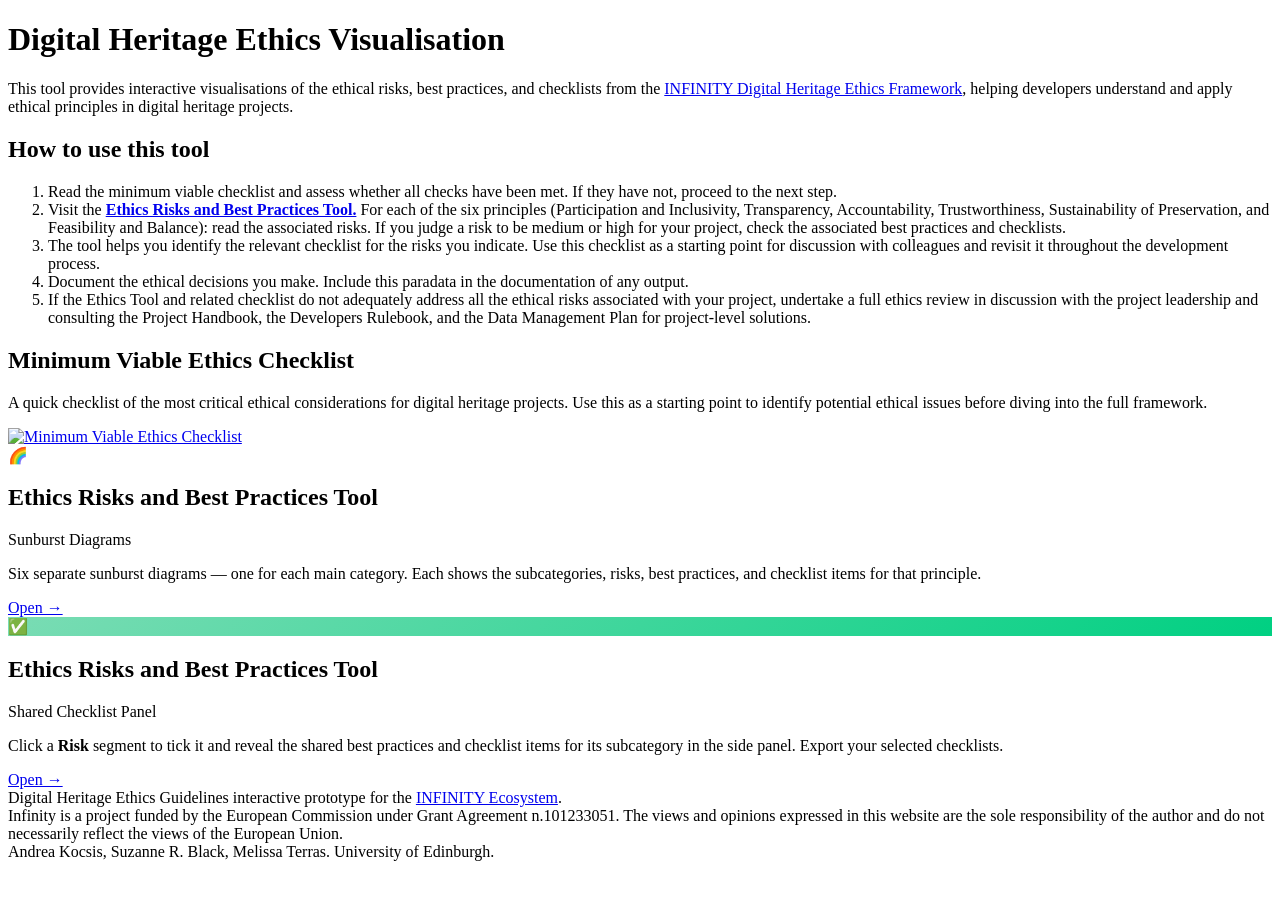
==== index.html @ 57cbd69d "HTML" ====
<!DOCTYPE html>
<html lang="en">
<head>
  <meta charset="UTF-8" />
  <meta name="viewport" content="width=device-width, initial-scale=1.0" />
  <title>Digital Heritage Ethics for Developers</title>
  <link rel="preconnect" href="https://fonts.googleapis.com" />
  <link rel="preconnect" href="https://fonts.gstatic.com" crossorigin />
  <link href="https://fonts.googleapis.com/css2?family=Inter:wght@400;500;600;700&display=swap" rel="stylesheet" />
  <link rel="stylesheet" href="css/index.css" />
</head>
<body>

<header>
  <h1>Digital Heritage Ethics Visualisation</h1>
  <p>
    This tool provides interactive visualisations of the ethical risks, best practices, and checklists from the  <a href="https://infinity-eccch.eu/" target="_blank" rel="noopener">INFINITY Digital Heritage Ethics Framework</a>,
    helping developers understand and apply ethical principles in digital heritage projects.
  </p>
</header>

<main>

  <div class="info-box">
    <h2>How to use this tool</h2>
    <ol class="steps">
      <li>Read the minimum viable checklist and assess whether all checks have been met. If they have not, proceed to the next step.</li>
      <li>Visit the <strong><a href="individual_leaves.html">Ethics Risks and Best Practices Tool.</a></strong> For each of the six principles (Participation and Inclusivity, Transparency, Accountability, Trustworthiness, Sustainability of Preservation, and Feasibility and Balance): read the associated risks. If you judge a risk to be medium or high for your project, check the associated best practices and checklists.</li>
      <li>The tool helps you identify the relevant checklist for the risks you indicate. Use this checklist as a starting point for discussion with colleagues and revisit it throughout the development process.</li>
      <li>Document the ethical decisions you make. Include this paradata in the documentation of any output.</li>
      <li>If the Ethics Tool and related checklist do not adequately address all the ethical risks associated with your project, undertake a full ethics review in discussion with the project leadership and consulting the Project Handbook, the Developers Rulebook, and the Data Management Plan for project-level solutions.</li>
    </ol>
  </div>

  <div class="info-box mve-box">
    <h2>Minimum Viable Ethics Checklist</h2>
    <p>
      A quick checklist of the most critical ethical considerations for digital heritage projects.
      Use this as a starting point to identify potential ethical issues before diving into the full framework.
    </p>
    <a href="src/MVE.jpg" target="_blank" rel="noopener">
      <img src="src/MVE.jpg" alt="Minimum Viable Ethics Checklist">
    </a>
  </div>

  <div class="cards">

    <div class="card">
      <div class="card-banner rainbow-banner">🌈</div>
      <div class="card-content">
        <h2>Ethics Risks and Best Practices Tool</h2>
        <p class="card-subtitle">Sunburst Diagrams</p>
        <p>
          Six separate sunburst diagrams — one for each main category.
          Each shows the subcategories, risks, best practices, and checklist items for that principle.
        </p>
      </div>
      <div class="card-footer">
        <a class="card-link" href="individual_leaves.html">Open →</a>
      </div>
    </div>

    <div class="card">
      <div class="card-banner" style="background: linear-gradient(135deg, rgb(122, 220, 180) 0%, rgb(0, 208, 130) 100%)">✅</div>
      <div class="card-content">
        <h2>Ethics Risks and Best Practices Tool</h2>
        <p class="card-subtitle">Shared Checklist Panel</p>
        <p>
          Click a <strong>Risk</strong> segment to tick it and reveal
          the shared best practices and checklist items for its subcategory in the side panel.
          Export your selected checklists.
        </p>
      </div>
      <div class="card-footer">
        <a class="card-link" href="interactive.html">Open →</a>
      </div>
    </div>

  </div>

</main>

<footer>
  Digital Heritage Ethics Guidelines interactive prototype for the <a href="https://infinity-eccch.eu/" target="_blank" rel="noopener">INFINITY Ecosystem</a>.<br>
  Infinity is a project funded by the European Commission under Grant Agreement n.101233051.
  The views and opinions expressed in this website are the sole responsibility of the author
  and do not necessarily reflect the views of the European Union.<br>
  Andrea Kocsis, Suzanne R. Black, Melissa Terras. University of Edinburgh.
</footer>

</body>
</html>
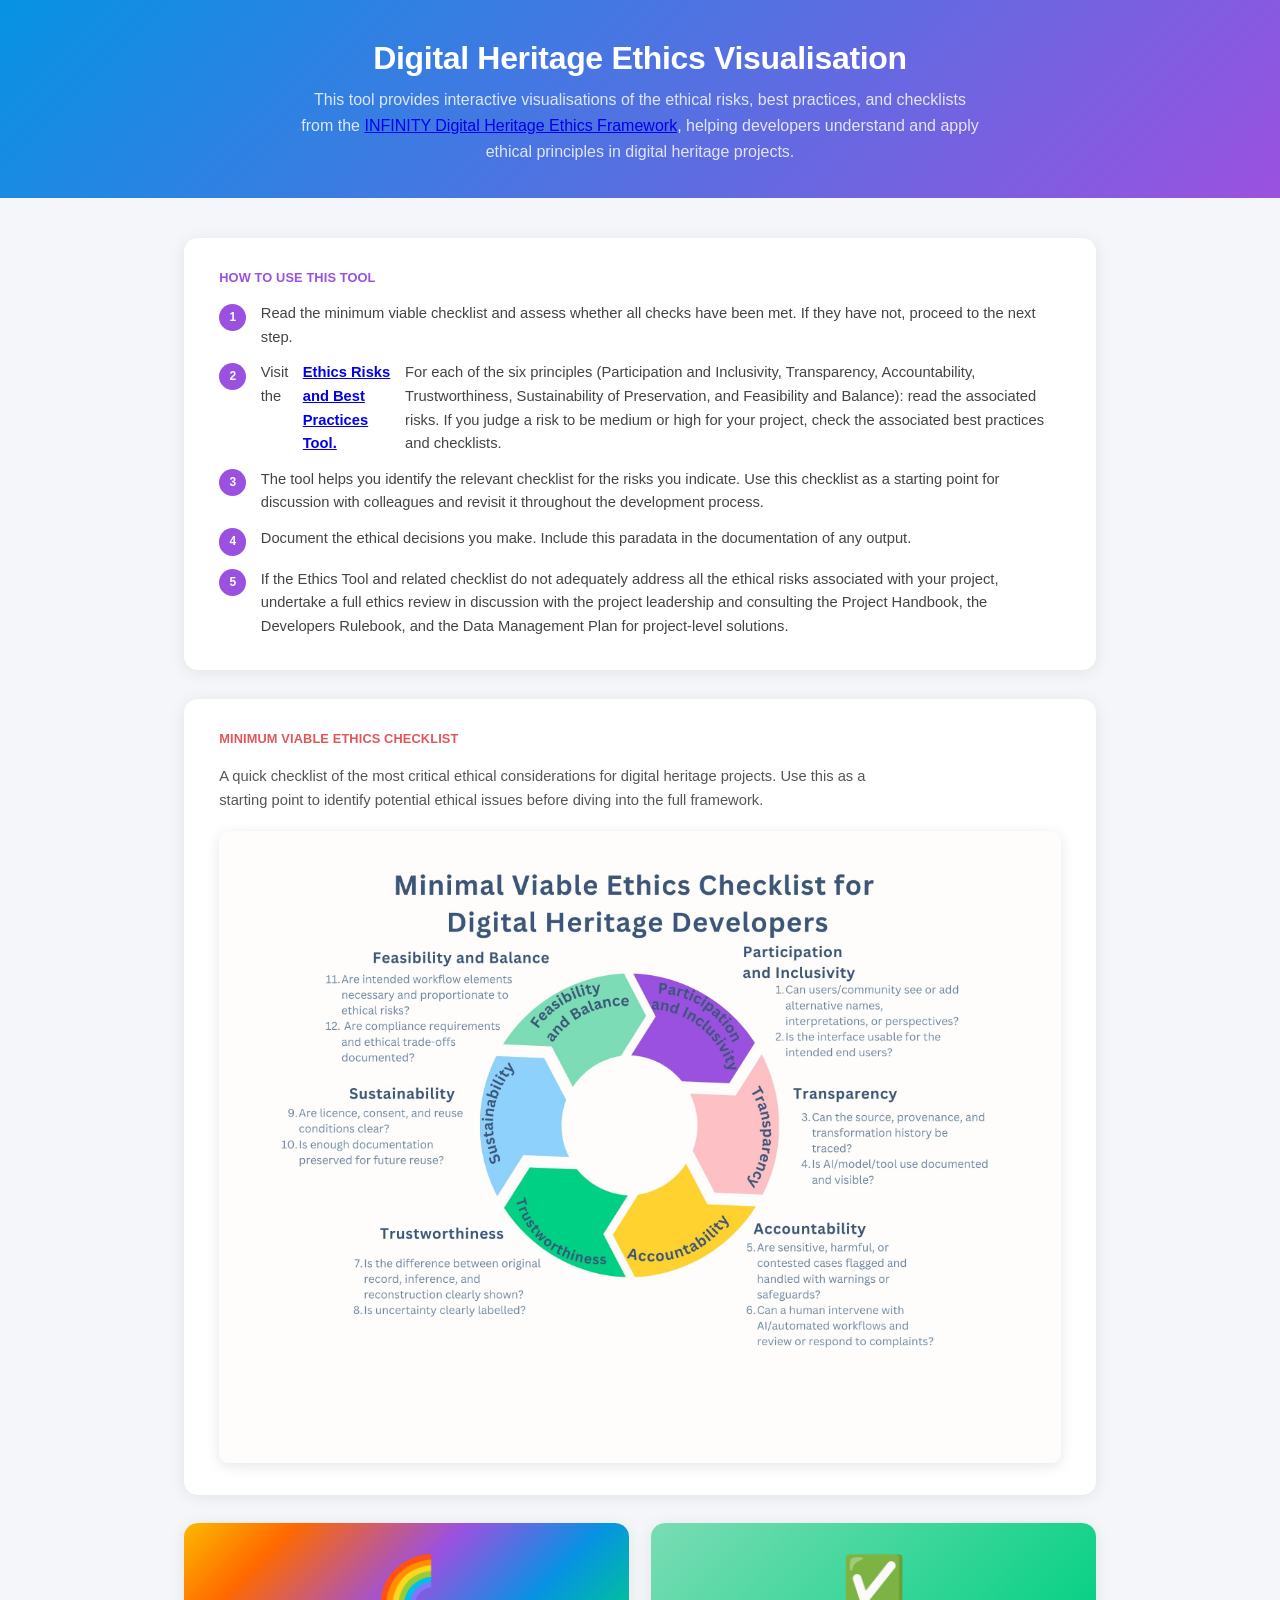
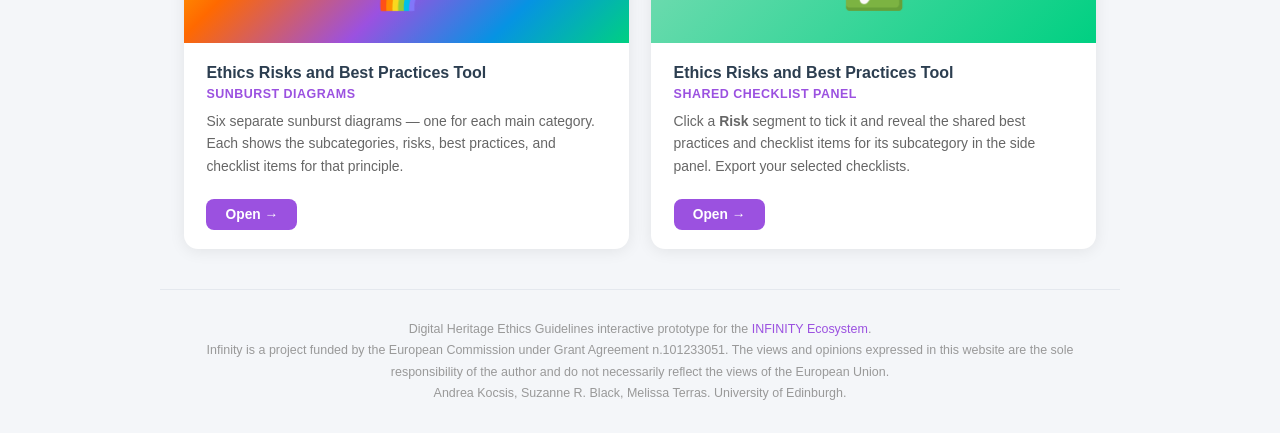
==== commit 5b67366a: "removing local data load logic Co-authored-by: Copilot <copilot@github.com>" ====
--- a/index.html
+++ b/index.html
@@ -4,6 +4,7 @@
   <meta charset="UTF-8" />
   <meta name="viewport" content="width=device-width, initial-scale=1.0" />
   <title>Digital Heritage Ethics for Developers</title>
+  <link rel="icon" type="image/webp" href="https://infinity-eccch.eu/wp-content/uploads/2025/12/cropped-favicon-150x150.webp" />
   <link rel="preconnect" href="https://fonts.googleapis.com" />
   <link rel="preconnect" href="https://fonts.gstatic.com" crossorigin />
   <link href="https://fonts.googleapis.com/css2?family=Inter:wght@400;500;600;700&display=swap" rel="stylesheet" />
--- a/css/index.css
+++ b/css/index.css
@@ -0,0 +1,239 @@
+* { box-sizing: border-box; margin: 0; padding: 0; }
+
+body {
+  font-family: 'Inter', "Segoe UI", Arial, sans-serif;
+  background: #f4f6f9;
+  color: #333;
+  min-height: 100vh;
+}
+
+/* ── Header ── */
+header {
+  background: linear-gradient(135deg, rgb(6, 147, 227) 0%, rgb(155, 81, 224) 100%);
+  color: #fff;
+  padding: 2.5rem 2rem 2rem;
+  text-align: center;
+}
+
+header h1 {
+  font-size: 2rem;
+  font-weight: 700;
+  letter-spacing: -0.01em;
+  margin-bottom: 0.6rem;
+}
+
+header p {
+  font-size: 1rem;
+  color: rgba(255,255,255,0.82);
+  max-width: 680px;
+  margin: 0 auto;
+  line-height: 1.65;
+}
+
+/* ── Main layout ── */
+main {
+  max-width: 960px;
+  margin: 0 auto;
+  padding: 2.5rem 1.5rem;
+  display: flex;
+  flex-direction: column;
+  gap: 1.8rem;
+}
+
+/* ── Shared info-box style ── */
+.info-box {
+  background: #fff;
+  border-radius: 14px;
+  box-shadow: 0 2px 16px rgba(0,0,0,0.08);
+  padding: 2rem 2.2rem;
+}
+
+.info-box h2 {
+  font-size: 0.8rem;
+  font-weight: 700;
+  color: #9b51e0;
+  margin-bottom: 1.1rem;
+  letter-spacing: 0.01em;
+  text-transform: uppercase;
+}
+
+/* ── How-to steps list ── */
+.steps {
+  list-style: none;
+  counter-reset: step-counter;
+  display: flex;
+  flex-direction: column;
+  gap: 0.75rem;
+}
+
+.steps li {
+  counter-increment: step-counter;
+  display: flex;
+  align-items: flex-start;
+  gap: 0.9rem;
+  font-size: 0.92rem;
+  line-height: 1.6;
+  color: #444;
+}
+
+.steps li::before {
+  content: counter(step-counter);
+  flex-shrink: 0;
+  width: 1.7rem;
+  height: 1.7rem;
+  background: #9b51e0;
+  color: #fff;
+  border-radius: 50%;
+  display: flex;
+  align-items: center;
+  justify-content: center;
+  font-size: 0.75rem;
+  font-weight: 700;
+  margin-top: 0.1rem;
+}
+
+/* ── MVE box ── */
+.mve-box h2 {
+  color: #E15759;
+}
+
+.mve-box p {
+  font-size: 0.92rem;
+  color: #555;
+  line-height: 1.65;
+  margin-bottom: 1.2rem;
+  max-width: 680px;
+}
+
+.mve-box img {
+  max-width: 100%;
+  border-radius: 10px;
+  box-shadow: 0 3px 14px rgba(0,0,0,0.1);
+  display: block;
+  cursor: pointer;
+  transition: box-shadow 0.18s;
+}
+
+.mve-box a:hover img {
+  box-shadow: 0 6px 24px rgba(155, 81, 224, 0.35);
+}
+
+/* ── Cards grid ── */
+.cards {
+  display: grid;
+  grid-template-columns: repeat(auto-fit, minmax(270px, 1fr));
+  gap: 1.4rem;
+}
+
+.card {
+  background: #fff;
+  border-radius: 14px;
+  box-shadow: 0 2px 16px rgba(0,0,0,0.08);
+  overflow: hidden;
+  display: flex;
+  flex-direction: column;
+  transition: transform 0.18s, box-shadow 0.18s;
+}
+
+.card:hover {
+  transform: translateY(-4px);
+  box-shadow: 0 8px 28px rgba(0,0,0,0.13);
+}
+
+.card-banner {
+  height: 120px;
+  display: flex;
+  align-items: center;
+  justify-content: center;
+  font-size: 3.2rem;
+}
+
+/* Rainbow banner for the first card */
+.rainbow-banner {
+  background: linear-gradient(
+    135deg,
+    rgb(252, 185, 0) 0%,
+    rgb(255, 105, 0) 20%,
+    rgb(155, 81, 224) 50%,
+    rgb(6, 147, 227) 75%,
+    rgb(0, 208, 130) 100%
+  );
+}
+
+.card-content {
+  padding: 1.2rem 1.4rem 0.6rem;
+  flex: 1;
+}
+
+.card-content h2 {
+  font-size: 1rem;
+  font-weight: 700;
+  color: #2c3e50;
+  margin-bottom: 0.25rem;
+  line-height: 1.3;
+}
+
+.card-subtitle {
+  font-size: 0.78rem;
+  font-weight: 600;
+  color: #9b51e0;
+  text-transform: uppercase;
+  letter-spacing: 0.04em;
+  margin-bottom: 0.55rem;
+}
+
+.card-content p:not(.card-subtitle) {
+  font-size: 0.87rem;
+  color: #666;
+  line-height: 1.6;
+}
+
+.tag {
+  background: #f3e8fd;
+  color: #9b51e0;
+  border-radius: 20px;
+  padding: 0.2rem 0.65rem;
+  font-size: 0.73rem;
+  font-weight: 500;
+}
+
+.card-footer {
+  padding: 0.8rem 1.4rem 1.2rem;
+}
+
+.card-link {
+  display: inline-block;
+  background: #9b51e0;
+  color: #fff;
+  text-decoration: none;
+  padding: 0.5rem 1.2rem;
+  border-radius: 8px;
+  font-size: 0.86rem;
+  font-weight: 600;
+  transition: background 0.18s;
+}
+
+.card-link:hover {
+  background: linear-gradient(135deg, rgb(252, 185, 0) 0%, rgb(255, 105, 0) 100%);
+}
+
+/* ── Footer ── */
+footer {
+  text-align: center;
+  padding: 1.8rem 1.5rem;
+  font-size: 0.78rem;
+  color: #999;
+  border-top: 1px solid #e4e8ee;
+  line-height: 1.7;
+  max-width: 960px;
+  margin: 0 auto;
+}
+
+footer a {
+  color: #9b51e0;
+  text-decoration: none;
+}
+
+footer a:hover {
+  text-decoration: underline;
+}
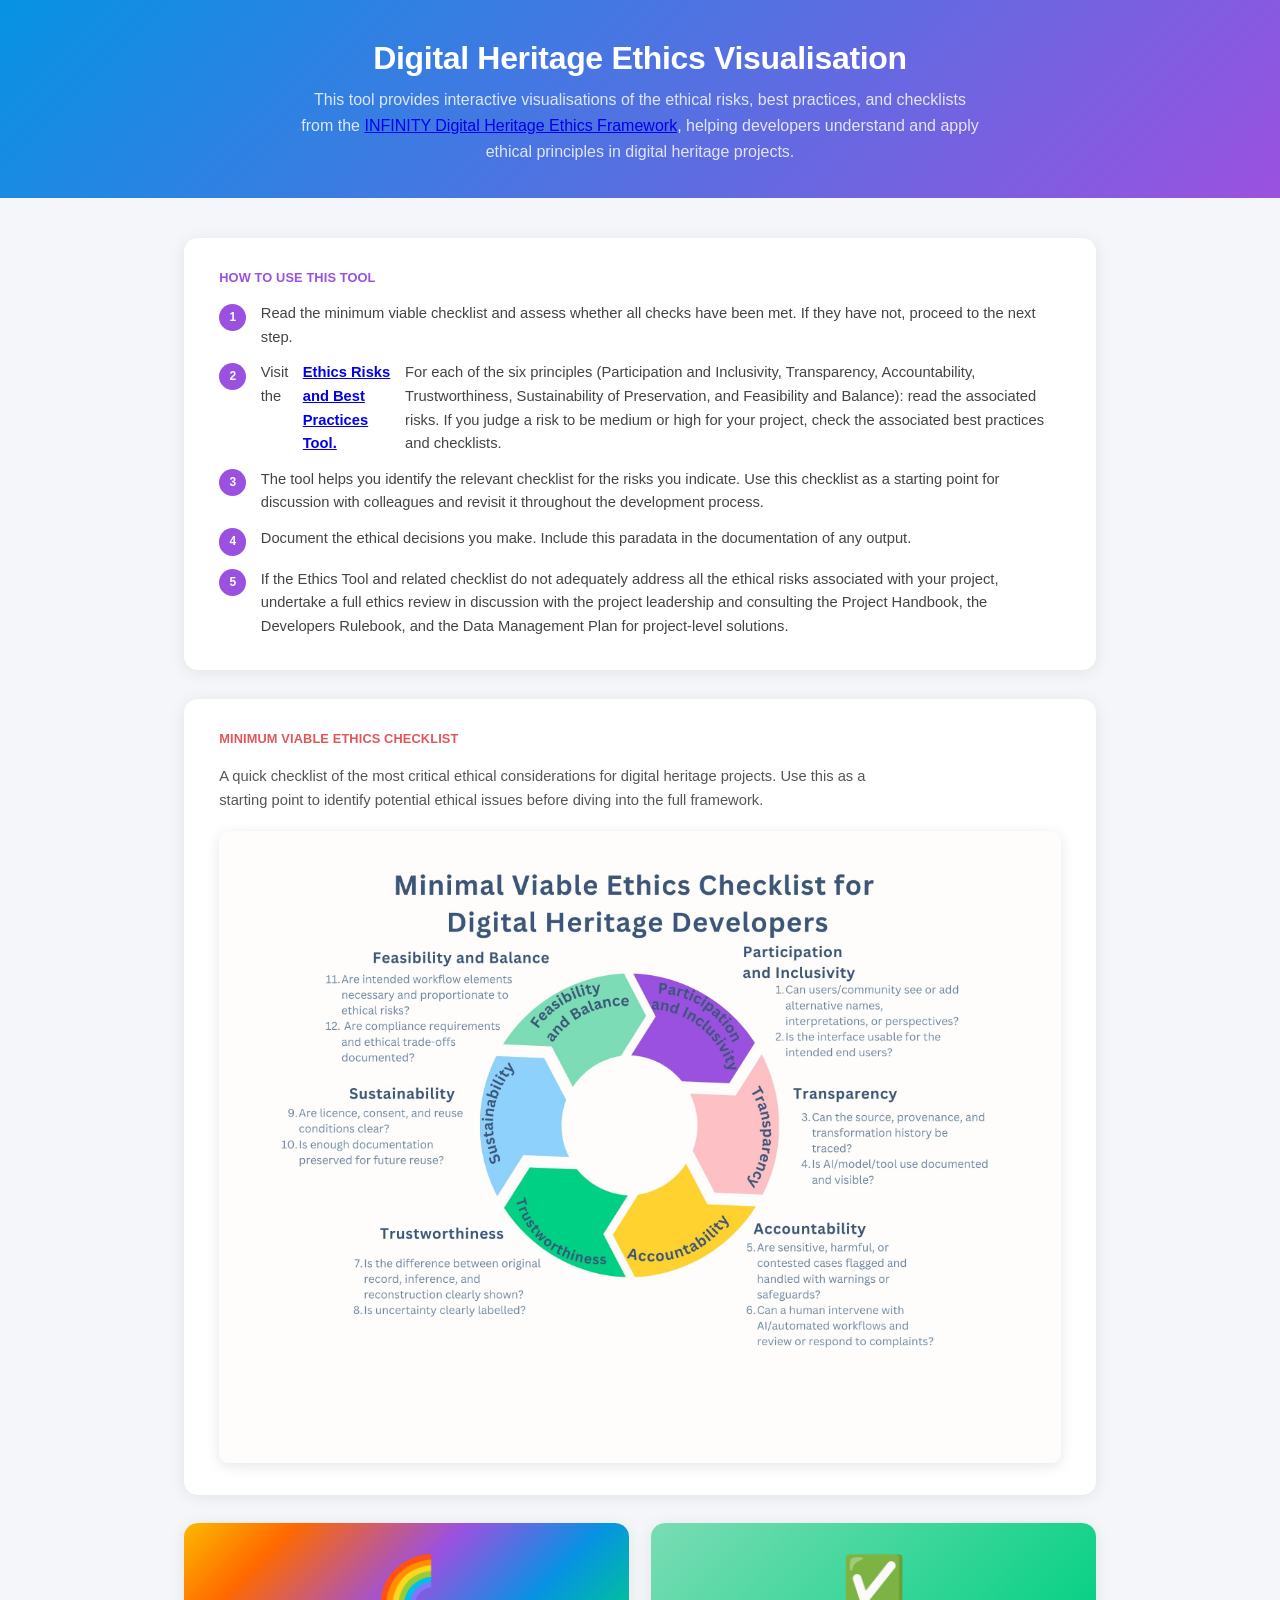
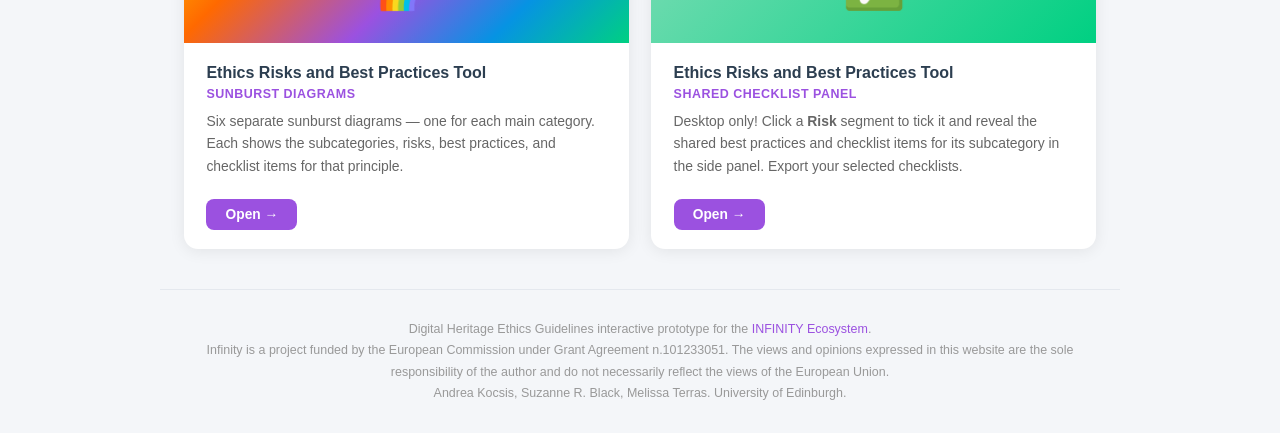
==== commit 368056ac: "Fix HTML encoding issues in index.html" ====
--- a/index.html
+++ b/index.html
@@ -67,7 +67,7 @@
         <h2>Ethics Risks and Best Practices Tool</h2>
         <p class="card-subtitle">Shared Checklist Panel</p>
         <p>
-          Click a <strong>Risk</strong> segment to tick it and reveal
+          Desktop only! Click a <strong>Risk</strong> segment to tick it and reveal
           the shared best practices and checklist items for its subcategory in the side panel.
           Export your selected checklists.
         </p>
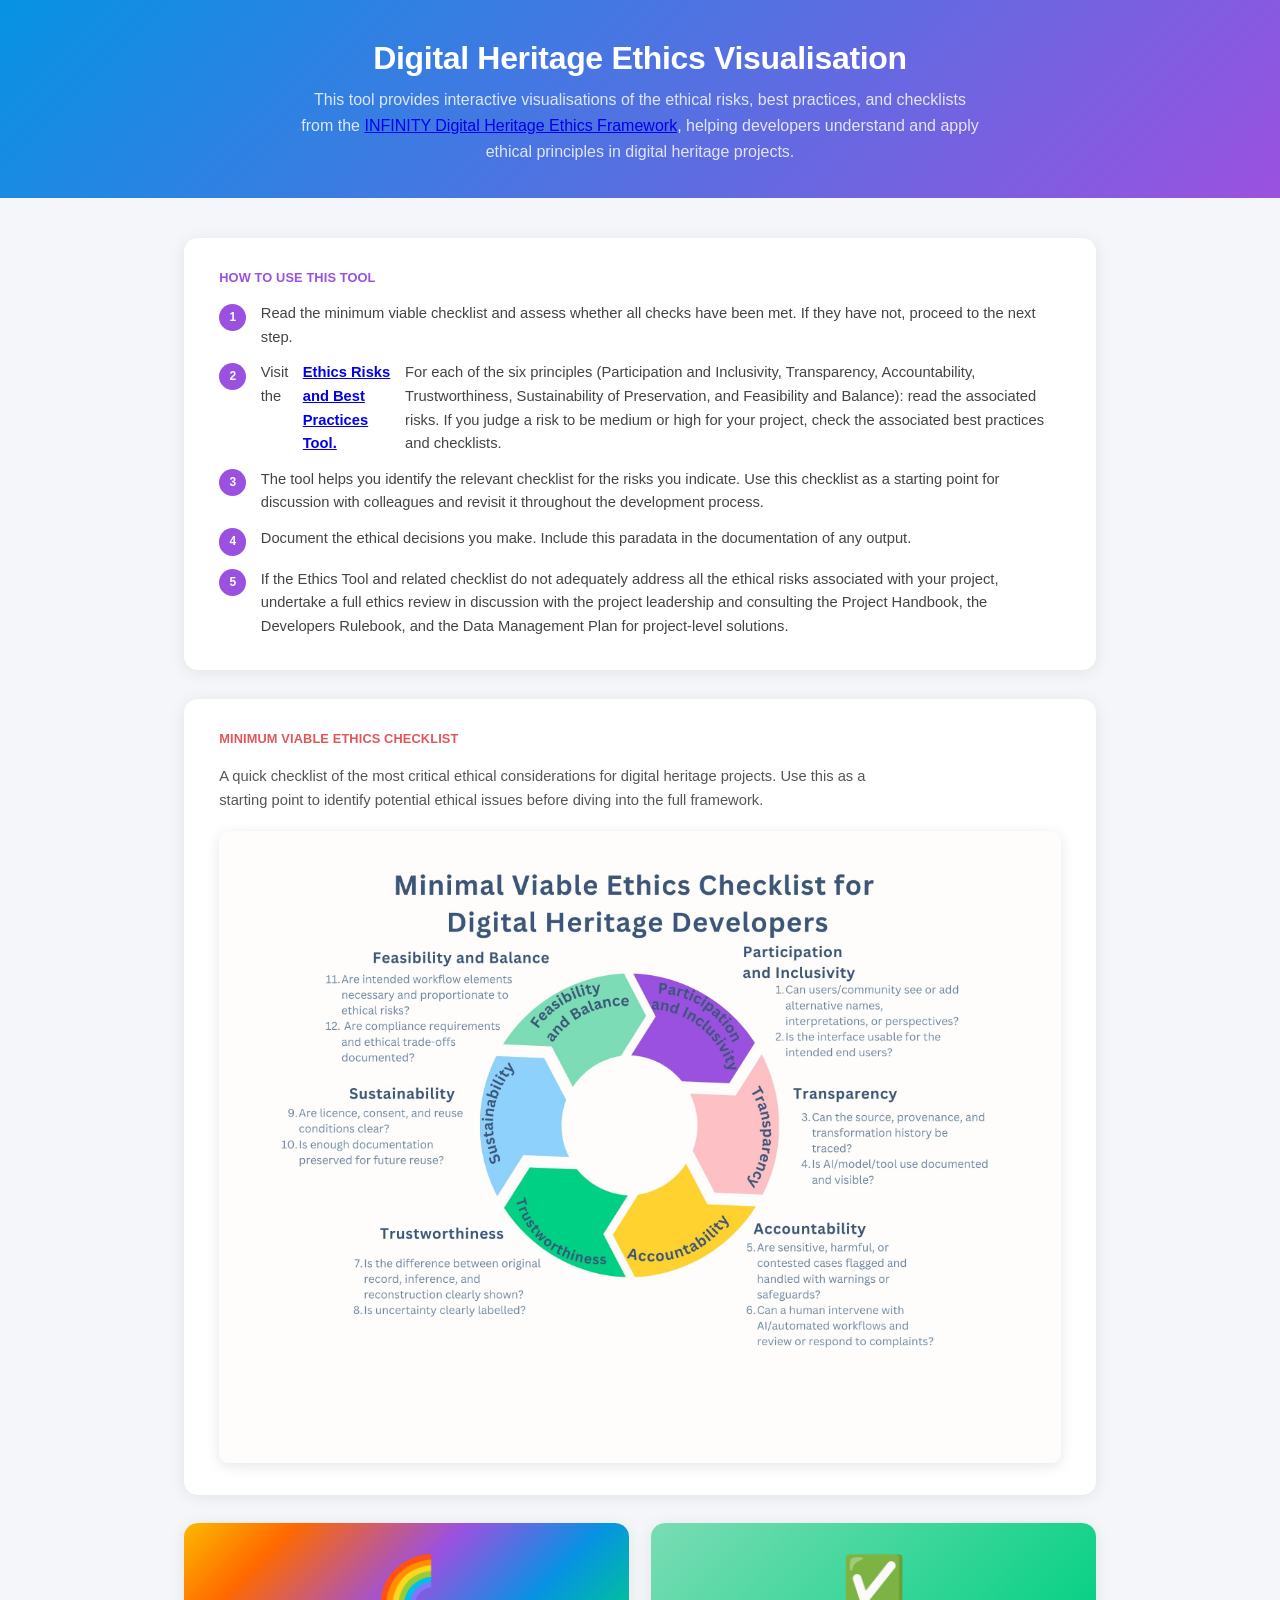
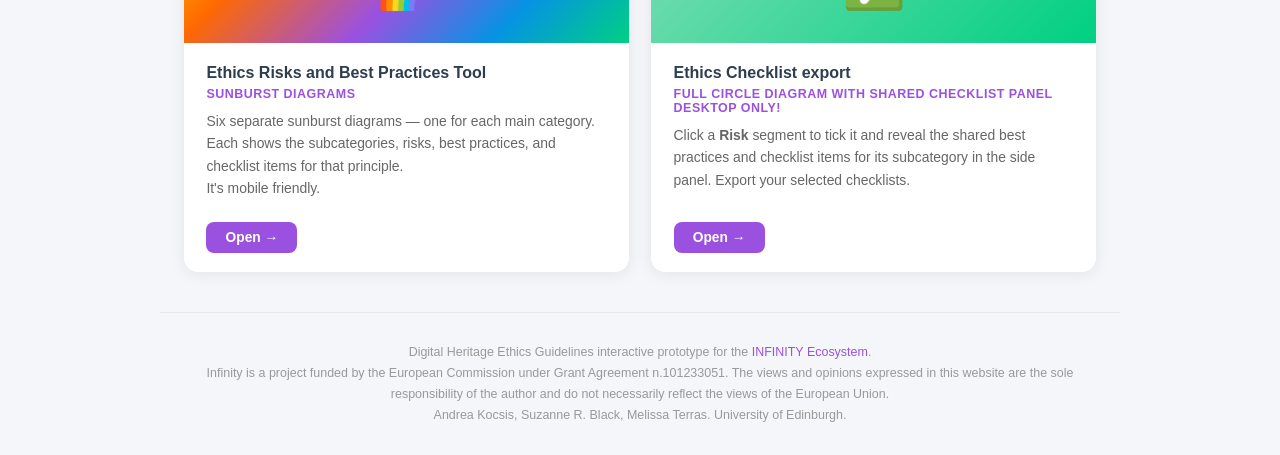
==== commit ce42508d: "Index cleanup" ====
--- a/index.html
+++ b/index.html
@@ -53,7 +53,7 @@
         <p class="card-subtitle">Sunburst Diagrams</p>
         <p>
           Six separate sunburst diagrams — one for each main category.
-          Each shows the subcategories, risks, best practices, and checklist items for that principle.
+          Each shows the subcategories, risks, best practices, and checklist items for that principle.<br>It's mobile friendly.
         </p>
       </div>
       <div class="card-footer">
@@ -64,10 +64,10 @@
     <div class="card">
       <div class="card-banner" style="background: linear-gradient(135deg, rgb(122, 220, 180) 0%, rgb(0, 208, 130) 100%)">✅</div>
       <div class="card-content">
-        <h2>Ethics Risks and Best Practices Tool</h2>
-        <p class="card-subtitle">Shared Checklist Panel</p>
+        <h2>Ethics Checklist export</h2>
+        <p class="card-subtitle">Full circle diagram with shared checklist panel<br>Desktop only!</p>
         <p>
-          Desktop only! Click a <strong>Risk</strong> segment to tick it and reveal
+          Click a <strong>Risk</strong> segment to tick it and reveal
           the shared best practices and checklist items for its subcategory in the side panel.
           Export your selected checklists.
         </p>
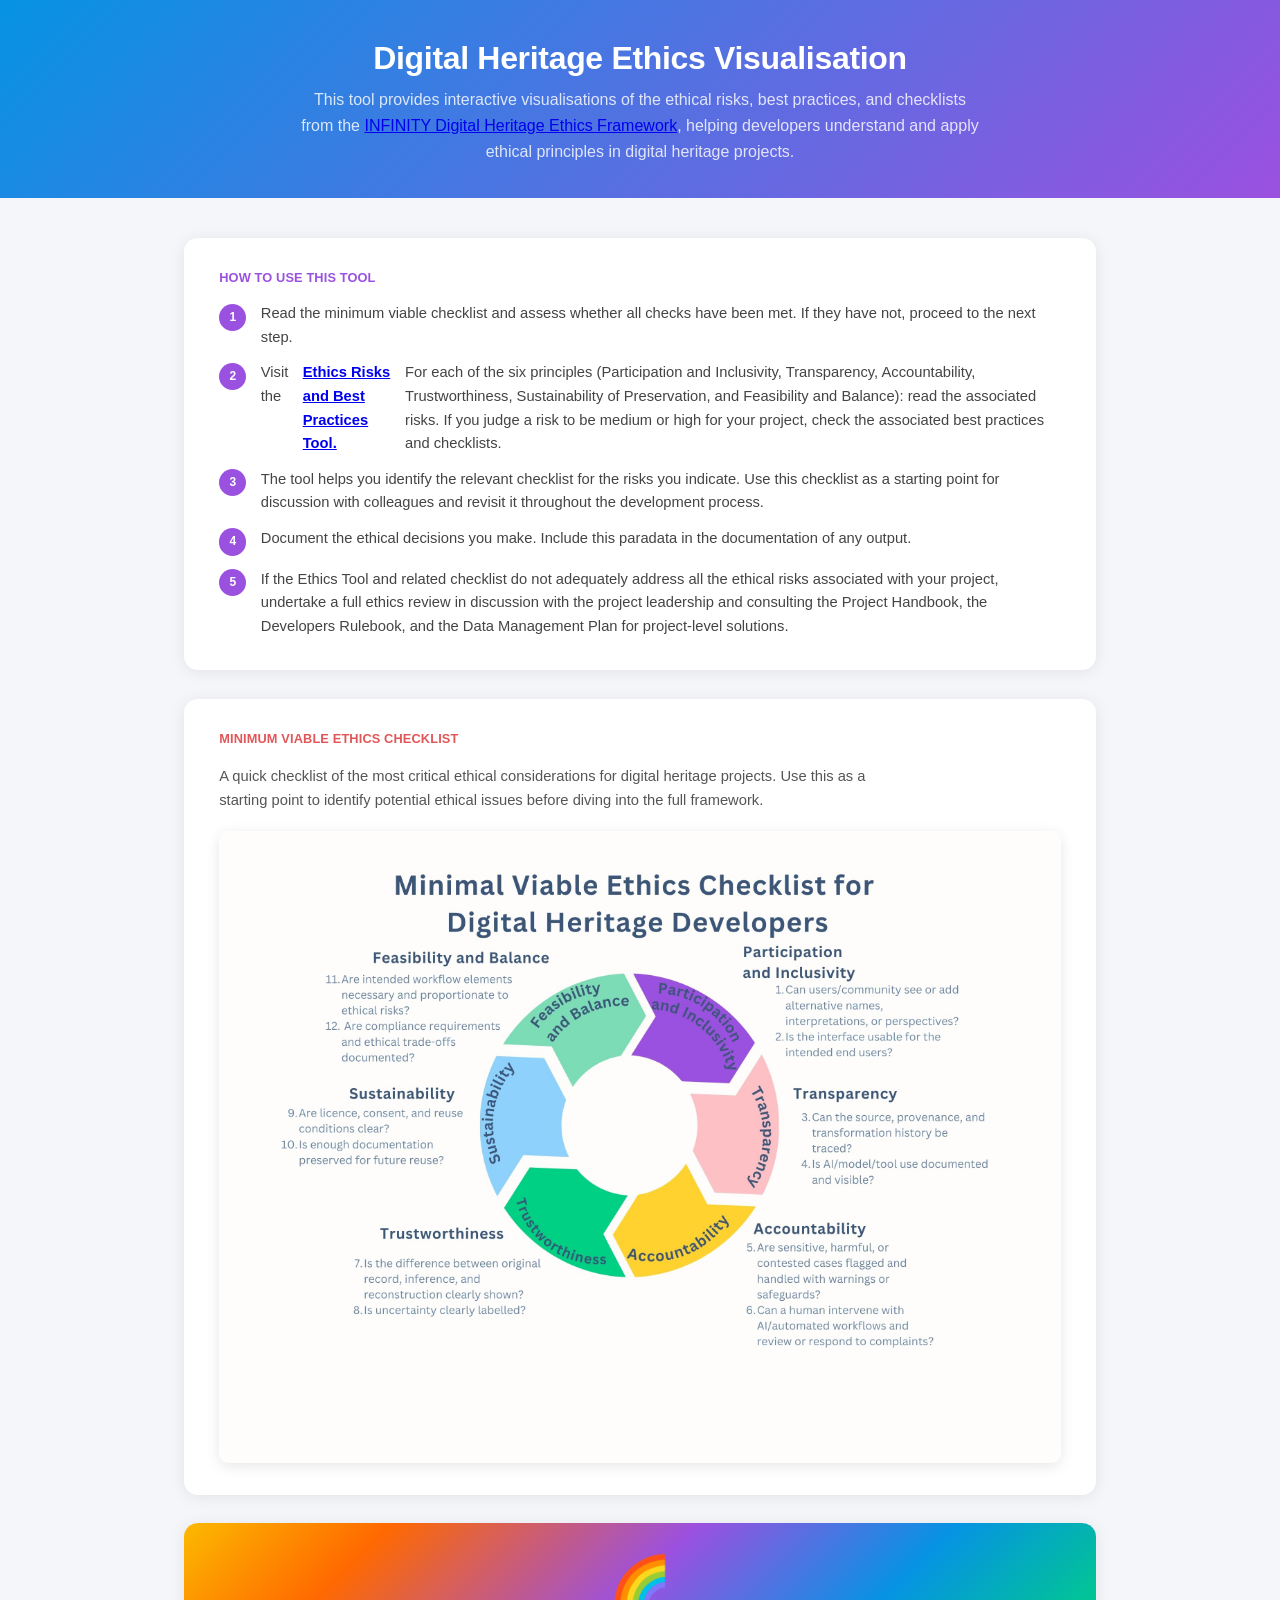
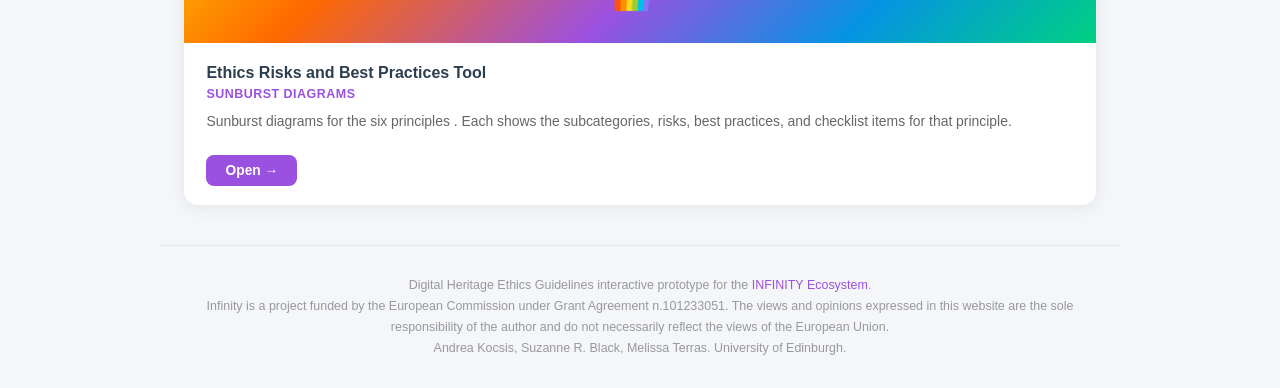
==== commit e238fe0f: "Temporarily hiding second page Co-authored-by: Copilot <copilot@github.com>" ====
--- a/index.html
+++ b/index.html
@@ -52,8 +52,8 @@
         <h2>Ethics Risks and Best Practices Tool</h2>
         <p class="card-subtitle">Sunburst Diagrams</p>
         <p>
-          Six separate sunburst diagrams — one for each main category.
-          Each shows the subcategories, risks, best practices, and checklist items for that principle.<br>It's mobile friendly.
+          Sunburst diagrams for the six principles .
+          Each shows the subcategories, risks, best practices, and checklist items for that principle.<br>
         </p>
       </div>
       <div class="card-footer">
@@ -61,6 +61,7 @@
       </div>
     </div>
 
+    <!--
     <div class="card">
       <div class="card-banner" style="background: linear-gradient(135deg, rgb(122, 220, 180) 0%, rgb(0, 208, 130) 100%)">✅</div>
       <div class="card-content">
@@ -76,6 +77,7 @@
         <a class="card-link" href="interactive.html">Open →</a>
       </div>
     </div>
+    -->
 
   </div>
 
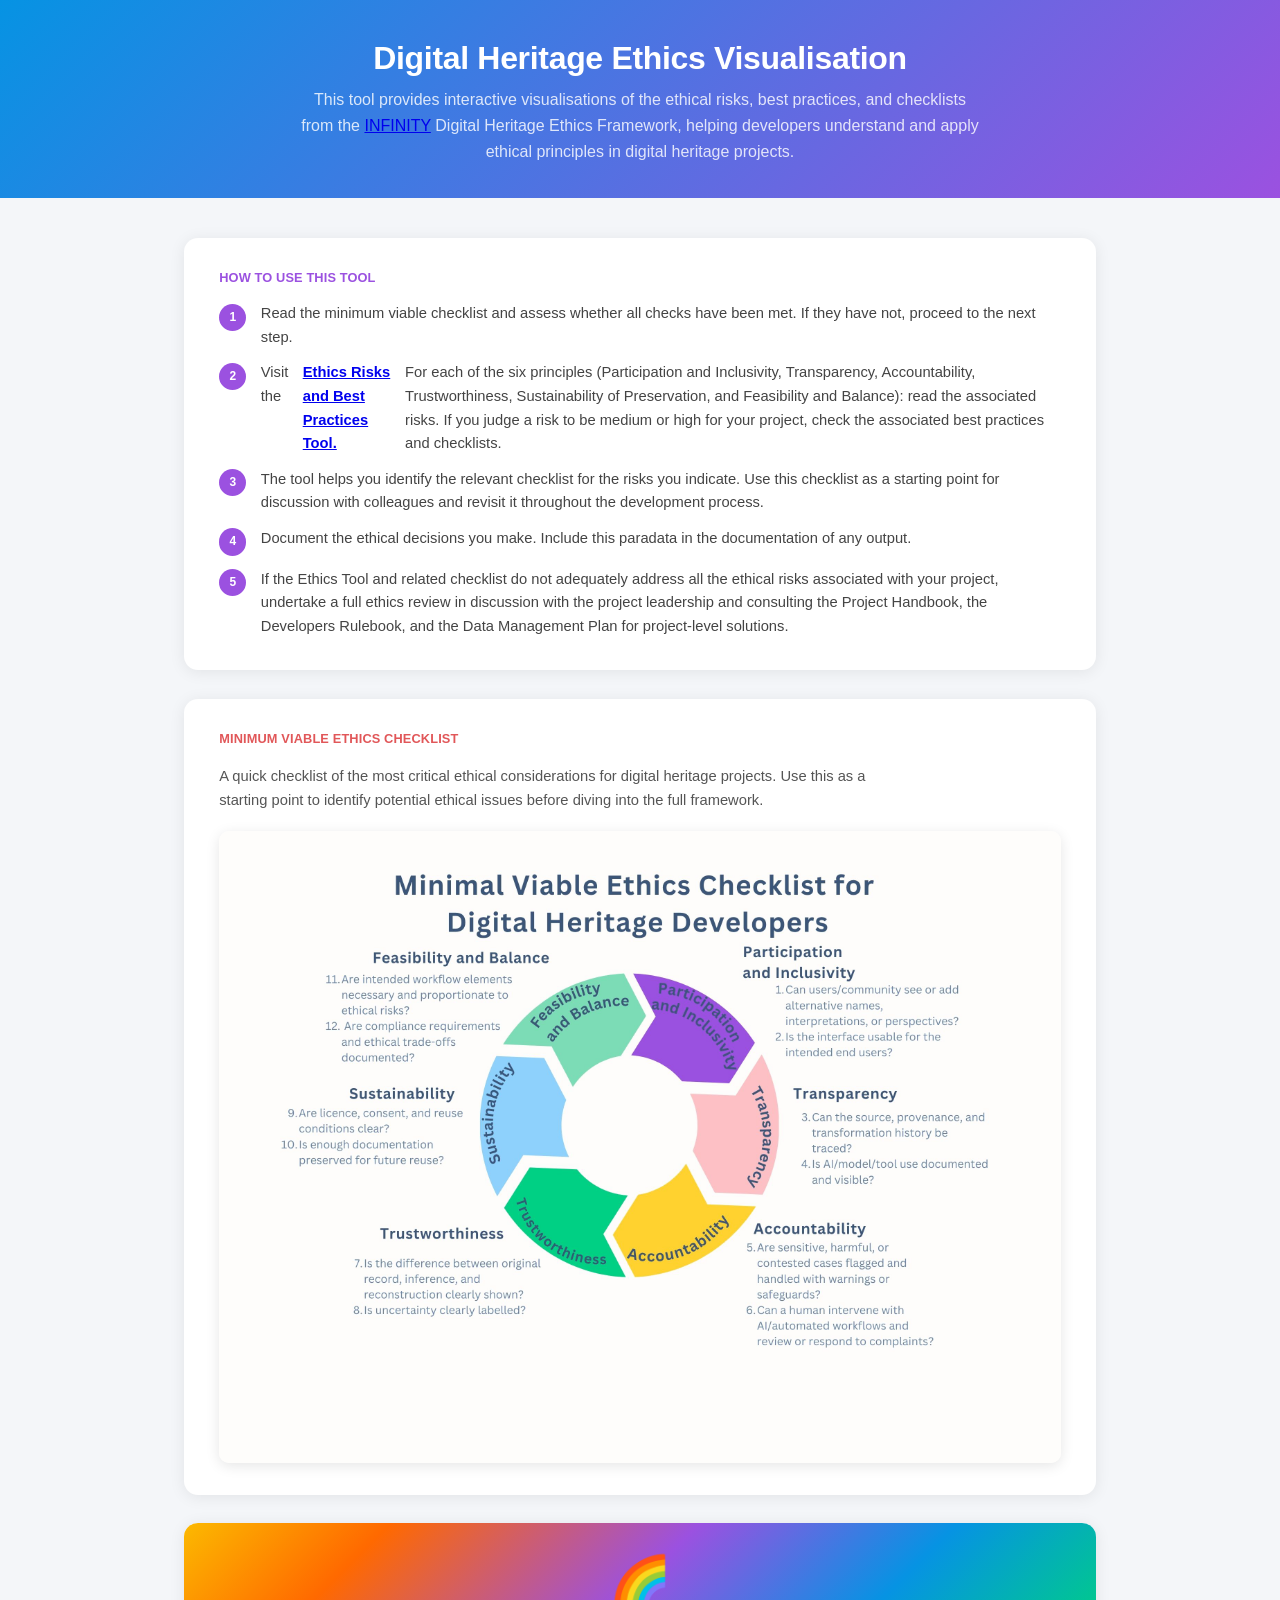
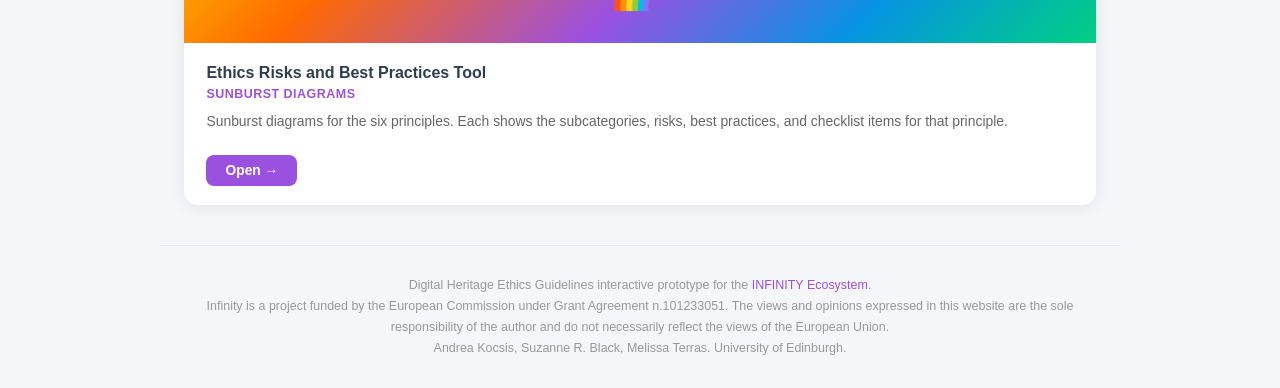
==== commit 642bfe5e: "Link fixed" ====
--- a/index.html
+++ b/index.html
@@ -15,7 +15,7 @@
 <header>
   <h1>Digital Heritage Ethics Visualisation</h1>
   <p>
-    This tool provides interactive visualisations of the ethical risks, best practices, and checklists from the  <a href="https://infinity-eccch.eu/" target="_blank" rel="noopener">INFINITY Digital Heritage Ethics Framework</a>,
+    This tool provides interactive visualisations of the ethical risks, best practices, and checklists from the  <a href="https://infinity-eccch.eu/" target="_blank" rel="noopener">INFINITY</a> Digital Heritage Ethics Framework,
     helping developers understand and apply ethical principles in digital heritage projects.
   </p>
 </header>
@@ -52,7 +52,7 @@
         <h2>Ethics Risks and Best Practices Tool</h2>
         <p class="card-subtitle">Sunburst Diagrams</p>
         <p>
-          Sunburst diagrams for the six principles .
+          Sunburst diagrams for the six principles.
           Each shows the subcategories, risks, best practices, and checklist items for that principle.<br>
         </p>
       </div>
